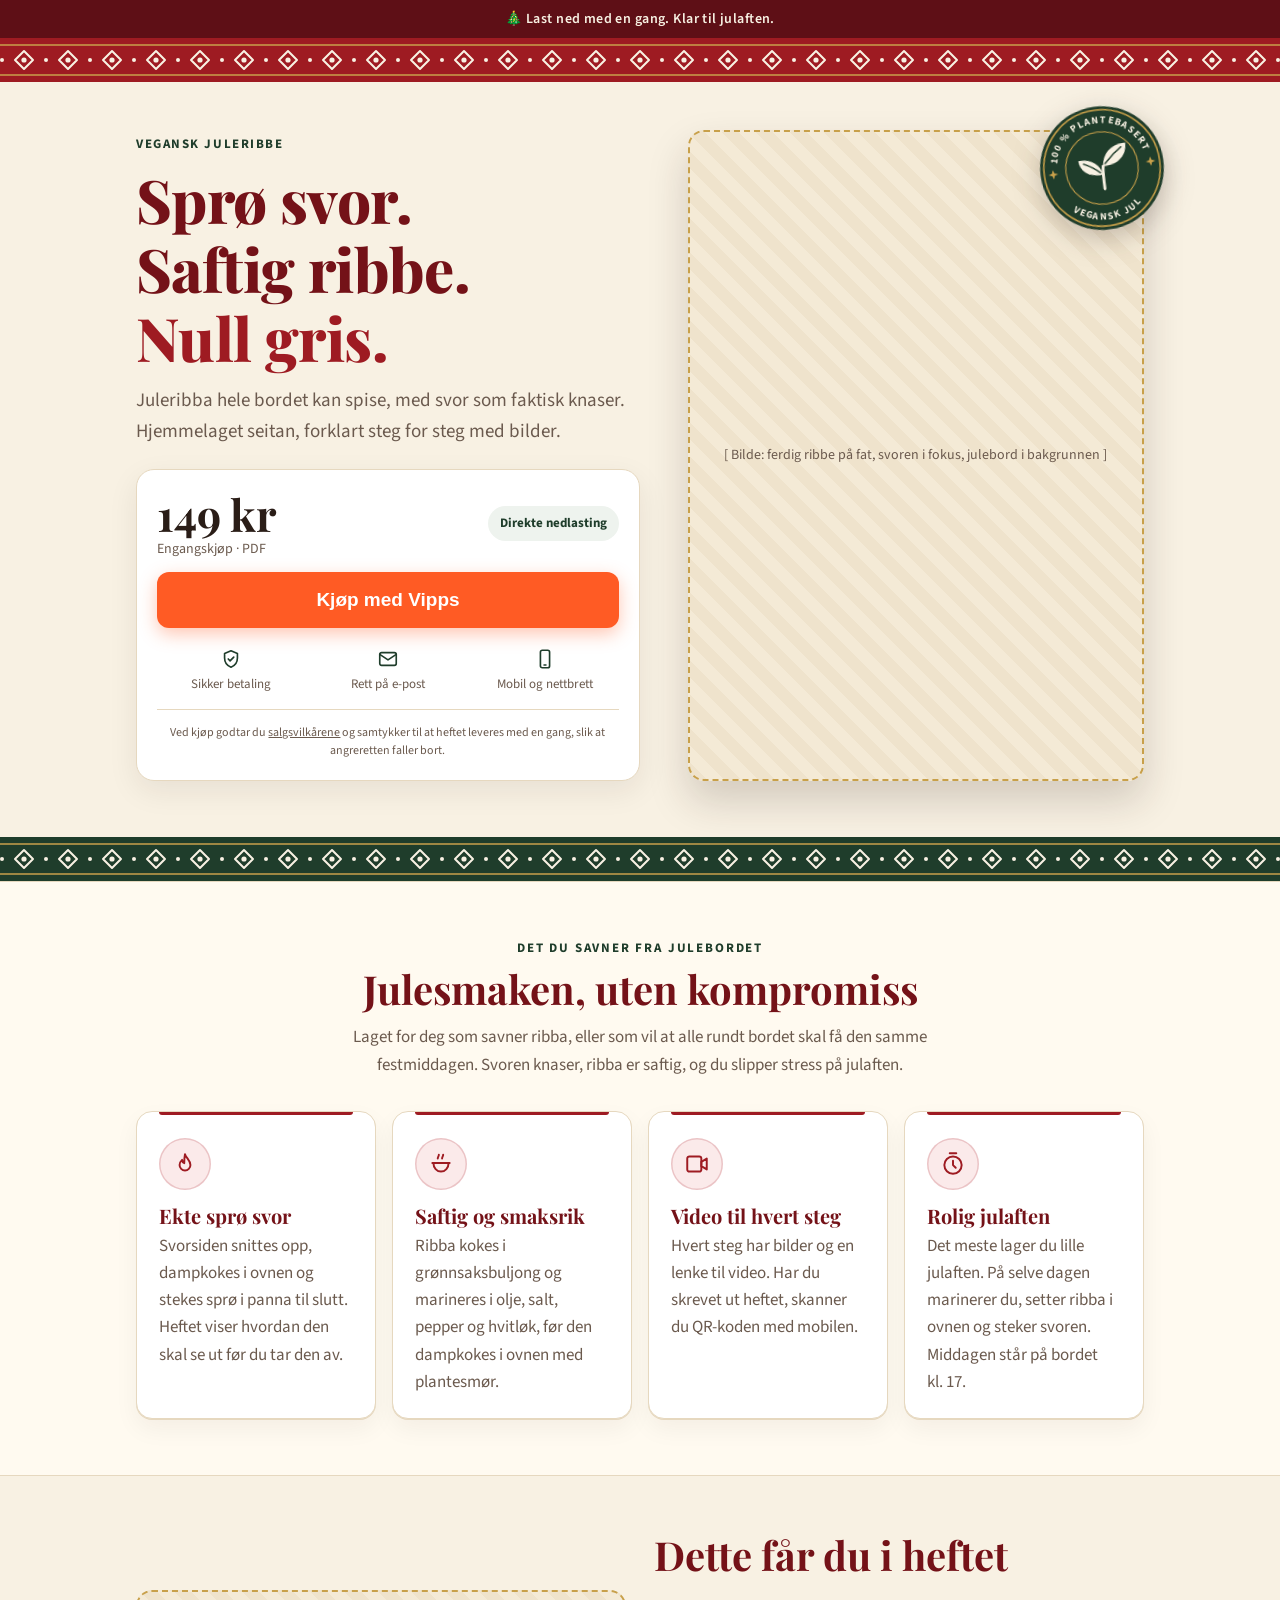
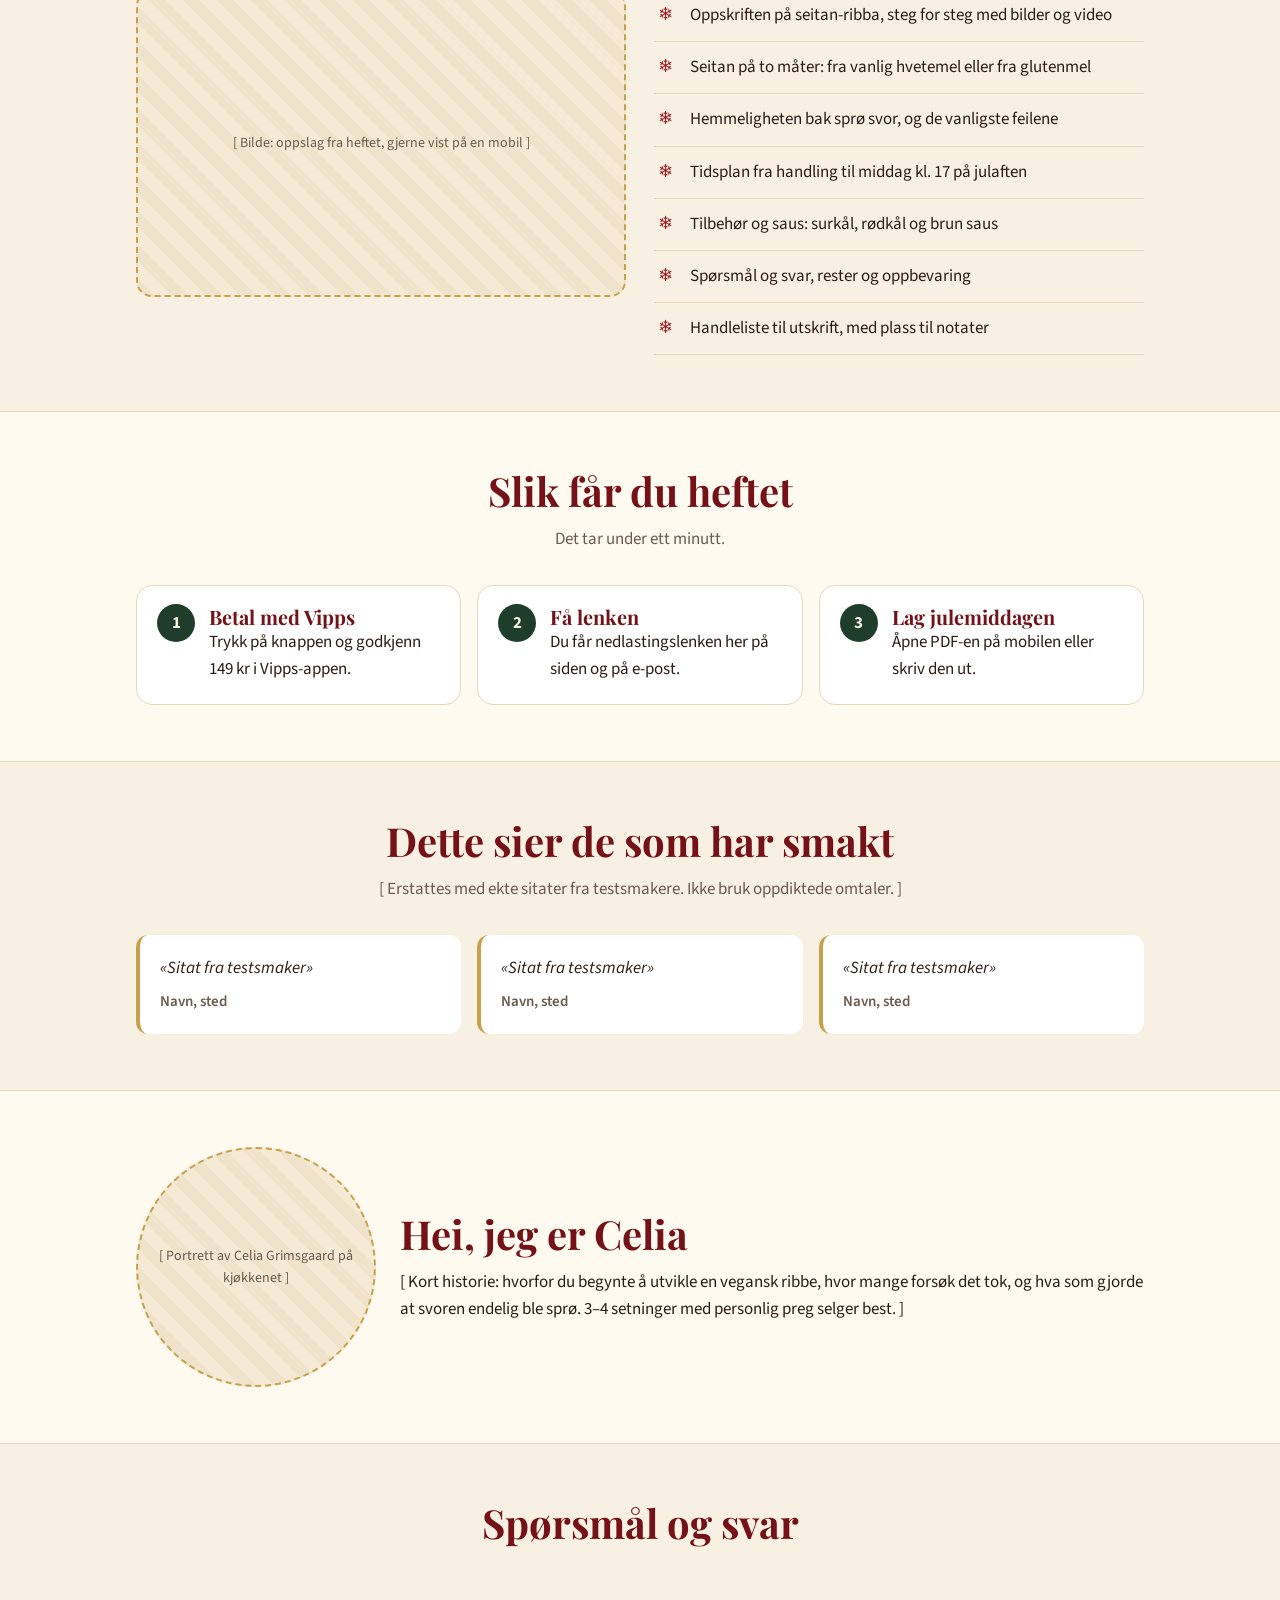
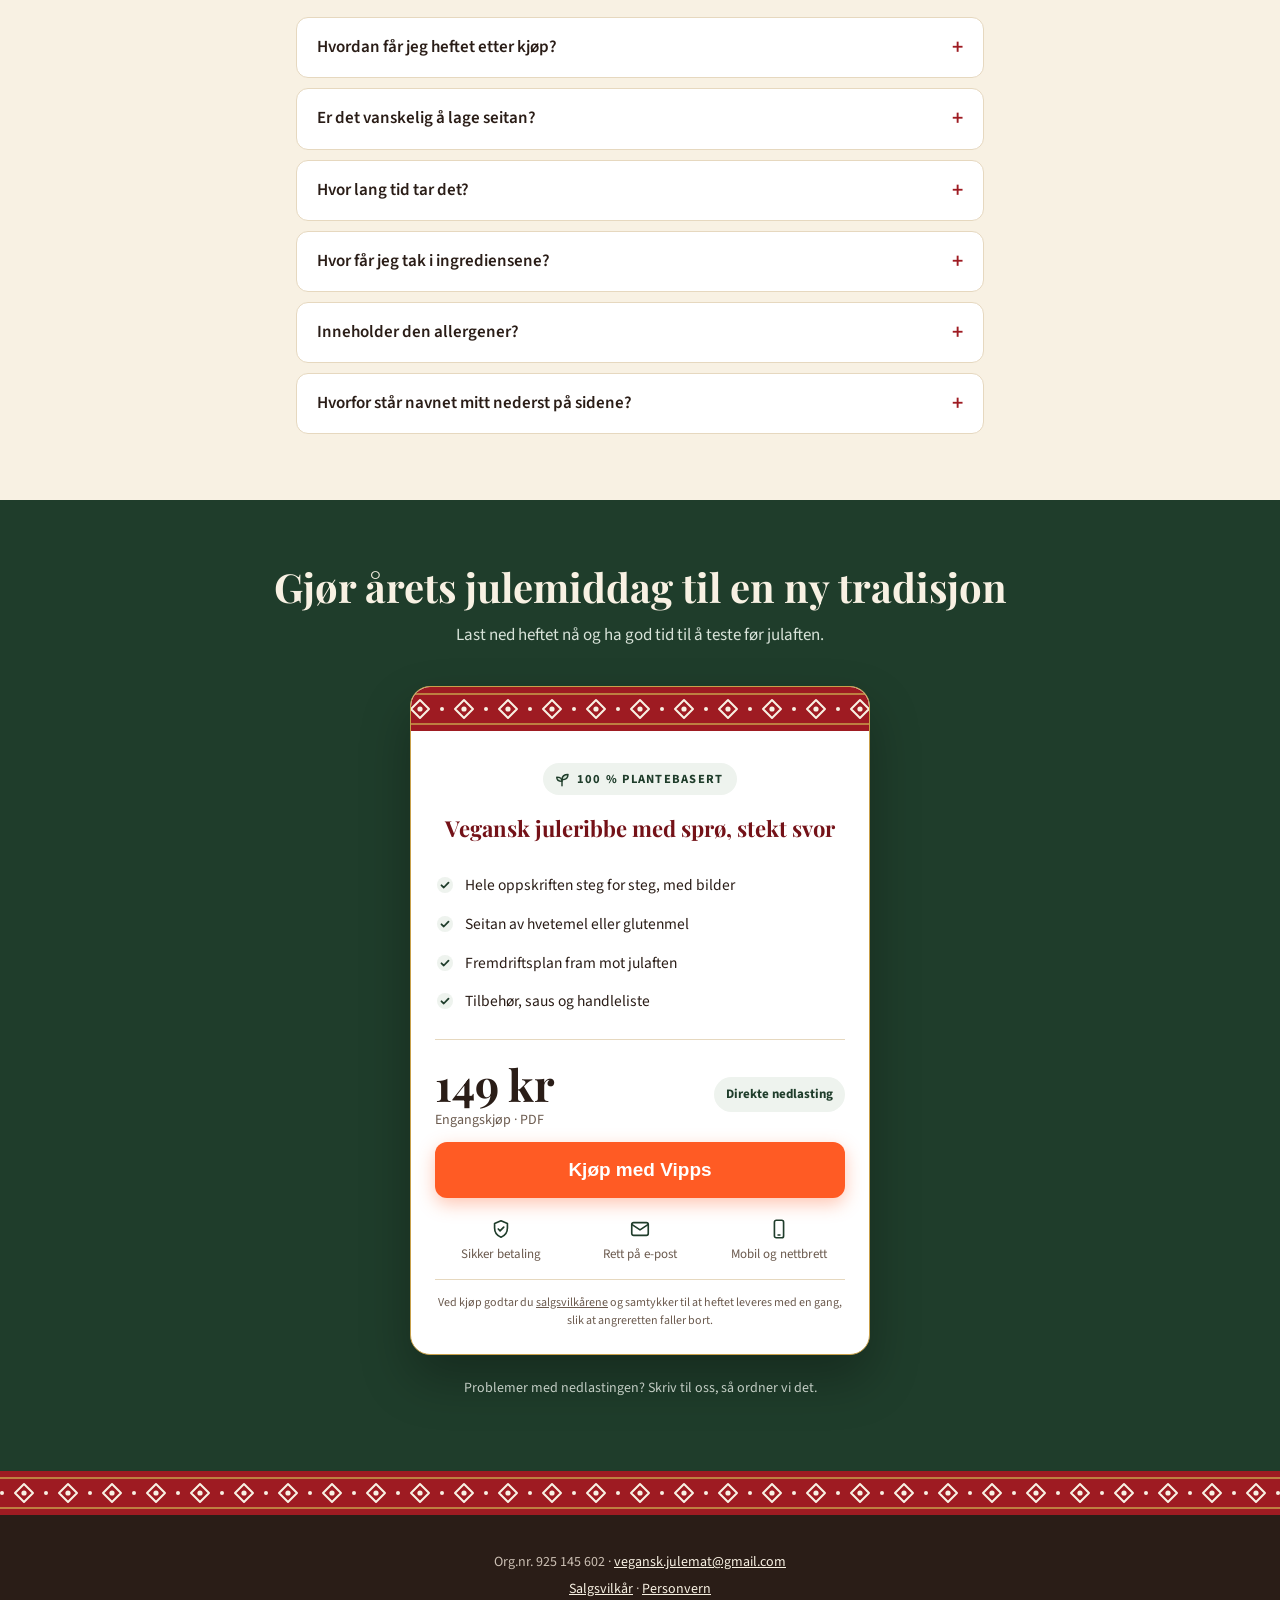
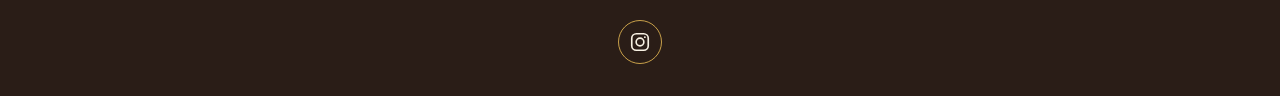
==== index.html @ 425c8261 "Fjern tidslinjen «Julaften med heftet» Co-Authored-By: Claude Opus 5.5 <noreply@anthropic.com> Claud" ====
<!doctype html>
<html lang="nb">
<head>
<meta charset="utf-8">
<meta name="viewport" content="width=device-width, initial-scale=1">
<link rel="icon" href="assets/favicon.svg" type="image/svg+xml">
<link rel="icon" href="assets/favicon-32.png" sizes="32x32" type="image/png">
<link rel="apple-touch-icon" href="assets/apple-touch-icon.png">
<meta name="theme-color" content="#5e0f16">
<title>Vegansk juleribbe med sprø svor – oppskrift steg for steg</title>
<meta name="description" content="Vegansk ribbe av seitan med ekte sprø svor. Oppskriftshefte med bilder, fremdriftsplan og handleliste. 149 kr med Vipps. Lanseringspris 99 kr fra 26. november til og med 2. desember.">
<!-- Bytt til https://veganskjuleribbe.no/ her, i JSON-LD under, i robots.txt og i sitemap.xml når domenet er koblet til -->
<link rel="canonical" href="https://ibh2511.github.io/vegansk-juleribbe/">
<meta property="og:type" content="website">
<meta property="og:locale" content="nb_NO">
<meta property="og:site_name" content="Vegansk juleribbe">
<meta property="og:url" content="https://ibh2511.github.io/vegansk-juleribbe/">
<meta property="og:title" content="Vegansk juleribbe med sprø svor">
<meta property="og:description" content="Hele oppskriften steg for steg, med bilder. Lanseringspris 99 kr fra 26. november til og med 2. desember.">
<!-- Legg til når bildet finnes (1200×630): <meta property="og:image" content="https://ibh2511.github.io/vegansk-juleribbe/assets/og-bilde.jpg"> -->
<meta name="twitter:card" content="summary_large_image">
<script type="application/ld+json">
{
  "@context": "https://schema.org",
  "@graph": [
    {
      "@type": "Person",
      "@id": "https://ibh2511.github.io/vegansk-juleribbe/#celia",
      "name": "Celia Grimsgaard",
      "sameAs": ["https://www.instagram.com/cgrimsgaard/"]
    },
    {
      "@type": "Product",
      "@id": "https://ibh2511.github.io/vegansk-juleribbe/#hefte",
      "name": "Vegansk juleribbe med sprø, stekt svor – oppskriftshefte (PDF)",
      "description": "Oppskriftshefte på vegansk juleribbe av hjemmelaget seitan, med sprø svor. Steg for steg med bilder, fremdriftsplan, tilbehør, saus og handleliste.",
      "category": "Oppskriftshefte",
      "brand": { "@type": "Brand", "name": "Vegansk juleribbe" },
      "author": { "@id": "https://ibh2511.github.io/vegansk-juleribbe/#celia" },
      "offers": {
        "@type": "Offer",
        "url": "https://ibh2511.github.io/vegansk-juleribbe/",
        "price": "149.00",
        "priceCurrency": "NOK",
        "availability": "https://schema.org/InStock",
        "itemCondition": "https://schema.org/NewCondition"
      }
    },
    {
      "@type": "FAQPage",
      "mainEntity": [
        { "@type": "Question", "name": "Hvordan får jeg heftet etter kjøp?",
          "acceptedAnswer": { "@type": "Answer", "text": "Rett etter betaling får du en nedlastingslenke på siden og på e-post. Lenken virker i 7 dager." } },
        { "@type": "Question", "name": "Er det vanskelig å lage seitan?",
          "acceptedAnswer": { "@type": "Answer", "text": "Nei. Heftet viser hvert steg med bilder, og du trenger ikke spesielt utstyr." } },
        { "@type": "Question", "name": "Hvor får jeg tak i ingrediensene?",
          "acceptedAnswer": { "@type": "Answer", "text": "Du kan lage seitan fra vanlig hvetemel, som finnes i alle butikker, eller bruke glutenmel for å spare tid. Heftet viser begge deler, og handlelisten står bakerst." } },
        { "@type": "Question", "name": "Inneholder den allergener?",
          "acceptedAnswer": { "@type": "Answer", "text": "Ja, seitan er laget av hvetegluten og passer ikke for deg med cøliaki eller glutenintoleranse." } }
      ]
    }
  ]
}
</script>
<link rel="preconnect" href="https://fonts.googleapis.com">
<link rel="preconnect" href="https://fonts.gstatic.com" crossorigin>
<link href="https://fonts.googleapis.com/css2?family=Playfair+Display:wght@600;800&family=Source+Sans+3:wght@400;600;700&display=swap" rel="stylesheet">
<style>
:root{
  --red:#9e1b22; --red-dark:#741218; --green:#1f3d2b; --cream:#f8f1e3; --paper:#fffaf0;
  --gold:#c8a04a; --ink:#2a1d17; --muted:#6b5a4e; --vipps:#ff5b24; --line:#e6d8bf;
}
*{box-sizing:border-box;margin:0;padding:0}
html{scroll-behavior:smooth}
body{background:var(--cream);color:var(--ink);font:400 17px/1.6 "Source Sans 3",system-ui,sans-serif}
h1,h2,h3{font-family:"Playfair Display",Georgia,serif;line-height:1.15;color:var(--red-dark)}
img{max-width:100%;display:block}
.wrap{max-width:1040px;margin:0 auto;padding:0 16px}

/* Strikkemønster-bord (lusekofte-inspirert) */
.band{height:44px;background-color:var(--red);background-image:url("data:image/svg+xml,%3Csvg xmlns='http://www.w3.org/2000/svg' width='44' height='44'%3E%3Cg stroke='%23c8a04a' stroke-width='1.5'%3E%3Cline x1='0' y1='7' x2='44' y2='7'/%3E%3Cline x1='0' y1='37' x2='44' y2='37'/%3E%3C/g%3E%3Cpath d='M22 13 L31 22 L22 31 L13 22 Z' fill='none' stroke='%23f8f1e3' stroke-width='2' stroke-linejoin='round'/%3E%3Cg fill='%23f8f1e3'%3E%3Ccircle cx='22' cy='22' r='2.6'/%3E%3Ccircle cx='0' cy='22' r='2'/%3E%3Ccircle cx='44' cy='22' r='2'/%3E%3C/g%3E%3C/svg%3E");background-position:center;background-repeat:repeat-x}
.band.green{background-color:var(--green)}

header.top{background:#5e0f16;color:var(--cream);text-align:center;font-weight:600;font-size:14px;padding:8px 16px;letter-spacing:.03em}

.hero{padding:24px 0 48px}
.hero .grid{display:grid;gap:28px;align-items:center}
.eyebrow{display:inline-block;color:var(--green);font-weight:700;text-transform:uppercase;letter-spacing:.12em;font-size:13px;margin-bottom:10px}
.eyebrow-mobil{margin-bottom:-14px;text-align:center}
.eyebrow-desktop{display:none}
.hero h1{font-size:clamp(36px,8.5vw,60px);font-weight:800;letter-spacing:-.01em}
.hero h1 span{display:block}
.hero h1 em{font-style:normal;color:var(--red)}
.lead{font-size:19px;color:var(--muted);margin:14px 0 22px;max-width:32em}
.buybox{background:#fff;border:1px solid var(--line);border-radius:18px;padding:20px;max-width:none;box-shadow:0 10px 30px rgba(42,29,23,.08)}
.price-row{display:flex;align-items:center;justify-content:space-between;gap:12px;margin-bottom:14px}
.price{display:flex;flex-direction:column;line-height:1.1}
.price b{font-family:"Playfair Display",serif;font-size:44px;color:var(--ink)}
.price span{color:var(--muted);font-size:14px;margin-top:4px}
.lansering{font-size:14px;color:var(--muted);margin:-6px 0 14px}
.lansering b{color:var(--green)}
.lansering.na{display:flex;flex-wrap:wrap;align-items:center;gap:6px 10px;color:var(--ink)}
.lansering .igjen{background:#9e1b22;color:#f8f1e3;font-size:12px;font-weight:700;letter-spacing:.02em;padding:3px 9px;border-radius:999px;white-space:nowrap}
.belop{display:flex;align-items:baseline;gap:10px;white-space:nowrap}
.forpris{font-family:"Playfair Display",serif;font-size:22px;font-weight:700;color:#8a7a6c;text-decoration:line-through;text-decoration-color:#9e1b22;text-decoration-thickness:2px}
.chip.spar{background:#9e1b22;color:#f8f1e3}
.sticky .belop{gap:7px}
.sticky .forpris{font-size:15px;color:#b9c9bc;text-decoration-color:#f0b9a8}
[hidden]{display:none!important}
.chip{background:#eef3ee;color:var(--green);font-weight:700;font-size:13px;padding:7px 12px;border-radius:999px;white-space:nowrap}
.btn-vipps{display:inline-flex;align-items:center;justify-content:center;gap:0;white-space:pre;background:var(--vipps);color:#fff;
  font-weight:700;font-size:19px;padding:16px 28px;border-radius:12px;text-decoration:none;border:0;cursor:pointer;
  box-shadow:0 6px 18px rgba(255,91,36,.35);min-height:56px;width:100%;max-width:420px;transition:transform .1s}
.buybox .btn-vipps{max-width:none}
.btn-vipps:active{transform:scale(.98)}
.btn-vipps:focus-visible{outline:3px solid var(--green);outline-offset:3px}
.trust{display:grid;grid-template-columns:repeat(3,1fr);gap:8px;margin-top:20px;list-style:none}
.trust li{display:flex;flex-direction:column;align-items:center;text-align:center;gap:6px;font-size:13px;line-height:1.3;color:var(--muted)}
.trust svg{width:22px;height:22px;stroke:var(--green);fill:none;stroke-width:1.8;stroke-linecap:round;stroke-linejoin:round}
.samtykke{font-size:12px;color:var(--muted);margin-top:16px;padding-top:14px;border-top:1px solid var(--line);line-height:1.5;text-align:center}
.samtykke a{color:var(--muted)}

.ph{background:repeating-linear-gradient(45deg,#efe3cc 0 12px,#f4ead6 12px 24px);border:2px dashed var(--gold);
  border-radius:16px;display:flex;align-items:center;justify-content:center;text-align:center;color:var(--muted);
  font-size:14px;padding:16px;aspect-ratio:4/5}
.ph.wide{aspect-ratio:16/10}
.cover{position:relative;margin-top:14px}
.hero .cover .ph{aspect-ratio:4/3}
.cover .ph{box-shadow:0 20px 40px rgba(42,29,23,.18)}
.hero{overflow-x:clip}
.seal{position:absolute;top:-20px;right:-4px;width:100px;height:100px;transform:rotate(-8deg);filter:drop-shadow(0 8px 14px rgba(42,29,23,.25))}
.seal svg{display:block;width:100%;height:100%}

section{padding:56px 0}
section h2{font-size:clamp(28px,5vw,40px);text-align:center;margin-bottom:12px}
.sub{text-align:center;color:var(--muted);max-width:36em;margin:0 auto 32px}
.paper{background:var(--paper);border-top:1px solid var(--line);border-bottom:1px solid var(--line)}

.cards{display:grid;gap:16px}
.card{background:#fff;border:1px solid var(--line);border-radius:16px;padding:22px}
.card .ico{font-size:28px;margin-bottom:6px}
.card h3{font-size:20px;margin-bottom:6px}
.card p{color:var(--muted)}
.kicker{display:block;text-align:center;font-size:13px;font-weight:700;letter-spacing:.14em;text-transform:uppercase;color:var(--green);margin-bottom:8px}
.smak .card{position:relative;padding:26px 22px 22px;box-shadow:0 1px 0 var(--line),0 10px 24px rgba(42,29,23,.05)}
.smak .card::before{content:"";position:absolute;left:22px;right:22px;top:0;height:3px;border-radius:0 0 3px 3px;background:var(--red)}
.ikon{display:flex;align-items:center;justify-content:center;width:52px;height:52px;border-radius:50%;background:#fbeaea;margin-bottom:14px;box-shadow:inset 0 0 0 1.5px rgba(158,27,34,.18)}
.ikon svg{width:26px;height:26px;fill:none;stroke:var(--red);stroke-width:1.8;stroke-linecap:round;stroke-linejoin:round}

.inside{display:grid;gap:28px;align-items:center}
.list{list-style:none}
.list li{padding:12px 0 12px 36px;position:relative;border-bottom:1px solid var(--line)}
.list li::before{content:"❄";position:absolute;left:4px;top:11px;color:var(--red);font-size:18px}

.steps{display:grid;gap:16px;counter-reset:s}
.step{background:#fff;border-radius:16px;padding:20px 20px 20px 72px;position:relative;border:1px solid var(--line)}
.step::before{counter-increment:s;content:counter(s);position:absolute;left:20px;top:18px;width:38px;height:38px;border-radius:50%;
  background:var(--green);color:var(--cream);display:flex;align-items:center;justify-content:center;font-weight:700}

.quotes{display:grid;gap:16px}
blockquote{background:#fff;border-left:4px solid var(--gold);border-radius:12px;padding:20px;font-style:italic}
blockquote cite{display:block;margin-top:8px;font-style:normal;font-weight:600;color:var(--muted);font-size:15px}

.about{display:grid;gap:24px;align-items:center}
.about .ph{aspect-ratio:1;border-radius:50%;max-width:240px;margin:0 auto}

details{background:#fff;border:1px solid var(--line);border-radius:12px;margin-bottom:10px}
summary{cursor:pointer;padding:16px 20px;font-weight:600;list-style:none;position:relative;padding-right:44px}
summary::-webkit-details-marker{display:none}
summary::after{content:"+";position:absolute;right:20px;top:12px;font-size:22px;color:var(--red)}
details[open] summary::after{content:"–"}
details p{padding:0 20px 16px;color:var(--muted)}

.final{background:var(--green);color:var(--cream);padding:64px 0 72px}
.final h2{color:var(--cream)}
.final .sub{color:#d8e3d9;margin-bottom:36px}
.final-card{position:relative;overflow:hidden;background:#fff;color:var(--ink);border-radius:20px;max-width:460px;margin:0 auto;padding:76px 24px 24px;
  box-shadow:0 24px 50px rgba(0,0,0,.28);border:1px solid var(--gold)}
.card-band{position:absolute;left:0;right:0;top:0;height:44px;border-radius:19px 19px 0 0;background-color:var(--red);
  background-image:url("data:image/svg+xml,%3Csvg xmlns='http://www.w3.org/2000/svg' width='44' height='44'%3E%3Cg stroke='%23c8a04a' stroke-width='1.5'%3E%3Cline x1='0' y1='7' x2='44' y2='7'/%3E%3Cline x1='0' y1='37' x2='44' y2='37'/%3E%3C/g%3E%3Cpath d='M22 13 L31 22 L22 31 L13 22 Z' fill='none' stroke='%23f8f1e3' stroke-width='2' stroke-linejoin='round'/%3E%3Cg fill='%23f8f1e3'%3E%3Ccircle cx='22' cy='22' r='2.6'/%3E%3Ccircle cx='0' cy='22' r='2'/%3E%3Ccircle cx='44' cy='22' r='2'/%3E%3C/g%3E%3C/svg%3E");background-position:center;background-repeat:repeat-x}
.plante{display:flex;align-items:center;justify-content:center;gap:6px;width:max-content;margin:0 auto 20px;padding:6px 14px 6px 10px;border-radius:999px;
  background:#eef3ee;color:var(--green);font-weight:700;font-size:12.5px;letter-spacing:.1em;text-transform:uppercase}
.plante svg{width:18px;height:18px;fill:none;stroke:var(--green);stroke-width:1.9;stroke-linecap:round;stroke-linejoin:round}
.plante svg path:not(:first-child){fill:#cfe0d2}
.final-card h3{font-size:22px;line-height:1.25;text-align:center;margin-bottom:24px}
.final-card .incl{list-style:none;margin:0 0 20px;padding:0 0 18px;border-bottom:1px solid var(--line)}
.final-card .incl li{position:relative;padding:7px 0 7px 30px;font-size:15.5px}
.final-card .incl li::before{content:"";position:absolute;left:2px;top:11px;width:16px;height:16px;border-radius:50%;background:#eef3ee
  url("data:image/svg+xml,%3Csvg xmlns='http://www.w3.org/2000/svg' viewBox='0 0 16 16'%3E%3Cpath d='M4.5 8.3l2.3 2.2 4.7-4.9' fill='none' stroke='%231f3d2b' stroke-width='1.8' stroke-linecap='round' stroke-linejoin='round'/%3E%3C/svg%3E") center/16px no-repeat}
.final-card .btn-vipps{max-width:none}
.hjelp{text-align:center;color:#d8e3d9;font-size:14px;margin-top:22px}
.hjelp a{color:var(--cream)}

footer{background:var(--ink);color:#cbbfb3;font-size:14px;padding:32px 0 calc(112px + env(safe-area-inset-bottom));text-align:center}
footer p{margin:4px 0}
.ig{display:inline-flex;align-items:center;justify-content:center;width:44px;height:44px;border-radius:50%;border:1.5px solid var(--gold);margin-top:16px;color:var(--cream);transition:background .2s}
.ig:hover{background:rgba(200,160,74,.18)}
.ig svg{width:22px;height:22px;fill:none;stroke:currentColor;stroke-width:1.8}
footer a{color:var(--cream)}

.sticky{position:fixed;left:0;right:0;bottom:0;background:var(--green);color:var(--cream);border-top:2px solid var(--gold);box-shadow:0 -8px 24px rgba(0,0,0,.18);
  padding:12px 16px;display:flex;align-items:center;gap:12px;z-index:10;backdrop-filter:blur(6px);
  transform:translateY(110%);transition:transform .25s}
.sticky.show{transform:none}
.sticky .p{font-weight:700;white-space:nowrap}
.sticky .p small{display:block;font-weight:400;color:#d8e3d9;font-size:12px}
.sticky{padding-bottom:calc(12px + env(safe-area-inset-bottom))}
.sticky .p b{font-family:"Playfair Display",serif;font-size:24px;line-height:1;color:var(--cream)}
.sticky .btn-vipps{flex:1;font-size:17px;padding:12px 16px;min-height:52px;box-shadow:0 4px 12px rgba(255,91,36,.3)}

@media (min-width:1000px){ .smak .cards.fire{grid-template-columns:repeat(4,1fr)} }
@media (min-width:760px){
  footer{padding-bottom:32px}
  .hero{padding:48px 0 56px}
  .hero .grid{grid-template-columns:1.05fr .95fr;align-items:stretch;gap:48px}
  .eyebrow-mobil{display:none}
  .eyebrow-desktop{display:inline-block}
  .hero .cover{order:2;margin-top:0;display:flex}
  .hero .cover .ph{aspect-ratio:auto;flex:1;min-height:520px}
  .seal{width:128px;height:128px;top:-26px;right:-22px}
  .cards{grid-template-columns:repeat(3,1fr)}
  .cards.fire{grid-template-columns:repeat(2,1fr)}
  .inside{grid-template-columns:1fr 1fr}
  .steps{grid-template-columns:repeat(3,1fr)}
  .quotes{grid-template-columns:repeat(3,1fr)}
  .about{grid-template-columns:240px 1fr}
  .sticky{display:none}
}
</style>
<script src="assets/config.js"></script>
<script src="assets/api.js"></script>
</head>
<body>

<header class="top">🎄 Last ned med en gang. Klar til julaften.</header>
<div class="band" aria-hidden="true"></div>

<main>
<section class="hero">
  <div class="wrap grid">
    <span class="eyebrow eyebrow-mobil">Vegansk juleribbe · Oppskriftshefte</span>
    <div class="cover">
      <div class="ph">[ Bilde: ferdig ribbe på fat, svoren i fokus, julebord i bakgrunnen ]</div>
      <div class="seal" role="img" aria-label="100 prosent plantebasert, vegansk jul">
        <svg viewBox="0 0 120 120" aria-hidden="true">
          <defs>
            <path id="vjTopp" d="M17.5,60 A42.5,42.5 0 0,1 102.5,60"/>
            <path id="vjBunn" d="M11.5,60 A48.5,48.5 0 0,0 108.5,60"/>
          </defs>
          <circle cx="60" cy="60" r="58" fill="#1f3d2b"/>
          <circle cx="60" cy="60" r="54.5" fill="none" stroke="#c8a04a" stroke-width="1.4"/>
          <circle cx="60" cy="60" r="34" fill="none" stroke="#c8a04a" stroke-width="1"/>
          <g font-family="'Source Sans 3', sans-serif" font-weight="700" font-size="9.4" letter-spacing="1.25" fill="#f8f1e3" text-anchor="middle">
            <text><textPath href="#vjTopp" startOffset="50%">100 % PLANTEBASERT</textPath></text>
            <text><textPath href="#vjBunn" startOffset="50%">VEGANSK JUL</textPath></text>
          </g>
          <g fill="#c8a04a">
            <path d="M14 56.5 L15.2 59.8 L18.5 61 L15.2 62.2 L14 65.5 L12.8 62.2 L9.5 61 L12.8 59.8 Z" transform="translate(0 -1)"/>
            <path d="M106 56.5 L107.2 59.8 L110.5 61 L107.2 62.2 L106 65.5 L104.8 62.2 L101.5 61 L104.8 59.8 Z" transform="translate(0 -1)"/>
          </g>
          <g transform="translate(59 63) scale(1.12)">
            <path d="M1 15 C1 8 1 2 2 -4" fill="none" stroke="#f8f1e3" stroke-width="2.4" stroke-linecap="round"/>
            <path d="M2 -4 C3 -15 12 -22 23 -21 C23 -10 14 -3 2 -4 Z" fill="#f8f1e3"/>
            <path d="M1 3 C0 -6 -8 -12 -18 -11 C-18 -2 -10 4 1 3 Z" fill="#f8f1e3"/>
            <path d="M4 -6 C9 -11 14 -15 19 -18" fill="none" stroke="#1f3d2b" stroke-width="1.2" stroke-linecap="round"/>
            <path d="M-1 1 C-5 -3 -10 -6 -14 -8" fill="none" stroke="#1f3d2b" stroke-width="1.2" stroke-linecap="round"/>
          </g>
        </svg>
      </div>
    </div>
    <div>
      <span class="eyebrow eyebrow-desktop">Vegansk juleribbe</span>
      <h1><span>Sprø svor.</span><span>Saftig ribbe.</span><span><em>Null gris.</em></span></h1>
      <p class="lead">Juleribba hele bordet kan spise, med svor som faktisk knaser. Hjemmelaget seitan, forklart steg for steg med bilder.</p>
      <div class="buybox">
        <div class="price-row">
          <div class="price"><div class="belop"><b data-pris>149 kr</b><s class="forpris" data-forpris hidden>149 kr</s></div><span>Engangskjøp · PDF</span></div>
          <span class="chip" data-chip-vanlig>Direkte nedlasting</span><span class="chip spar" data-spar hidden></span>
        </div>
        <p class="lansering" data-lansering hidden></p>
        <button class="btn-vipps buy" type="button" data-cta="hero">Kjøp med <strong>Vipps</strong></button>
        <ul class="trust">
          <li><svg viewBox="0 0 24 24"><path d="M12 3l7 3v5c0 4.5-3 8.5-7 10-4-1.5-7-5.5-7-10V6l7-3z"/><path d="M9 12l2 2 4-4"/></svg>Sikker betaling</li>
          <li><svg viewBox="0 0 24 24"><rect x="3" y="5" width="18" height="14" rx="2"/><path d="M3 7l9 6 9-6"/></svg>Rett på e-post</li>
          <li><svg viewBox="0 0 24 24"><rect x="7" y="2.5" width="10" height="19" rx="2"/><path d="M11 18.5h2"/></svg>Mobil og nettbrett</li>
        </ul>
        <p class="samtykke">Ved kjøp godtar du <a href="vilkar.html">salgsvilkårene</a> og samtykker til at heftet leveres med en gang, slik at angreretten faller bort.</p>
      </div>
    </div>
  </div>
</section>

<div class="band green" aria-hidden="true"></div>

<section class="paper smak">
  <div class="wrap">
    <span class="kicker">Det du savner fra julebordet</span>
    <h2>Julesmaken, uten kompromiss</h2>
    <p class="sub">Laget for deg som savner ribba, eller som vil at alle rundt bordet skal få den samme festmiddagen. Svoren knaser, ribba er saftig, og du slipper stress på julaften.</p>
    <div class="cards fire">
      <div class="card"><span class="ikon" aria-hidden="true"><svg viewBox="0 0 24 24"><path d="M12 3c1 3.5 5 5.5 5 10a5 5 0 0 1-10 0c0-2.2 1-3.6 2.3-4.8.2 1.6.9 2.6 2 3 0-3 .2-5.6.7-8.2z"/></svg></span><h3>Ekte sprø svor</h3><p>Svorsiden snittes opp, dampkokes i ovnen og stekes sprø i panna til slutt. Heftet viser hvordan den skal se ut før du tar den av.</p></div>
      <div class="card"><span class="ikon" aria-hidden="true"><svg viewBox="0 0 24 24"><path d="M4 11h16"/><path d="M5 11c0 4.4 3.1 8 7 8s7-3.6 7-8"/><path d="M9 7c0-1.5 1-2 1-3.5M13 7c0-1.5 1-2 1-3.5"/></svg></span><h3>Saftig og smaksrik</h3><p>Ribba kokes i grønnsaksbuljong og marineres i olje, salt, pepper og hvitløk, før den dampkokes i ovnen med plantesmør.</p></div>
      <div class="card"><span class="ikon" aria-hidden="true"><svg viewBox="0 0 24 24"><rect x="3" y="5" width="13" height="14" rx="2"/><path d="M16 10l5-3v10l-5-3z"/></svg></span><h3>Video til hvert steg</h3><p>Hvert steg har bilder og en lenke til video. Har du skrevet ut heftet, skanner du QR-koden med mobilen.</p></div>
      <div class="card"><span class="ikon" aria-hidden="true"><svg viewBox="0 0 24 24"><circle cx="12" cy="13" r="8"/><path d="M12 9v4l2.5 2.5"/><path d="M9 2h6"/></svg></span><h3>Rolig julaften</h3><p>Det meste lager du lille julaften. På selve dagen marinerer du, setter ribba i ovnen og steker svoren. Middagen står på bordet kl.&nbsp;17.</p></div>
    </div>

  </div>
</section>

<section>
  <div class="wrap inside">
    <div class="ph wide">[ Bilde: oppslag fra heftet, gjerne vist på en mobil ]</div>
    <div>
      <h2 style="text-align:left">Dette får du i heftet</h2>
      <ul class="list">
        <li>Oppskriften på seitan-ribba, steg for steg med bilder og video</li>
        <li>Seitan på to måter: fra vanlig hvetemel eller fra glutenmel</li>
        <li>Hemmeligheten bak sprø svor, og de vanligste feilene</li>
        <li>Tidsplan fra handling til middag kl. 17 på julaften</li>
        <li>Tilbehør og saus: surkål, rødkål og brun saus</li>
        <li>Spørsmål og svar, rester og oppbevaring</li>
        <li>Handleliste til utskrift, med plass til notater</li>
      </ul>
    </div>
  </div>
</section>

<section class="paper">
  <div class="wrap">
    <h2>Slik får du heftet</h2>
    <p class="sub">Det tar under ett minutt.</p>
    <div class="steps">
      <div class="step"><h3>Betal med Vipps</h3><p>Trykk på knappen og godkjenn <span data-pris>149 kr</span> i Vipps-appen.</p></div>
      <div class="step"><h3>Få lenken</h3><p>Du får nedlastingslenken her på siden og på e-post.</p></div>
      <div class="step"><h3>Lag julemiddagen</h3><p>Åpne PDF-en på mobilen eller skriv den ut.</p></div>
    </div>
  </div>
</section>

<section>
  <div class="wrap">
    <h2>Dette sier de som har smakt</h2>
    <p class="sub">[ Erstattes med ekte sitater fra testsmakere. Ikke bruk oppdiktede omtaler. ]</p>
    <div class="quotes">
      <blockquote>«Sitat fra testsmaker»<cite>Navn, sted</cite></blockquote>
      <blockquote>«Sitat fra testsmaker»<cite>Navn, sted</cite></blockquote>
      <blockquote>«Sitat fra testsmaker»<cite>Navn, sted</cite></blockquote>
    </div>
  </div>
</section>

<section class="paper">
  <div class="wrap about">
    <div class="ph">[ Portrett av Celia Grimsgaard på kjøkkenet ]</div>
    <div>
      <h2 style="text-align:left">Hei, jeg er Celia</h2>
      <p>[ Kort historie: hvorfor du begynte å utvikle en vegansk ribbe, hvor mange forsøk det tok, og hva som gjorde at svoren endelig ble sprø. 3–4 setninger med personlig preg selger best. ]</p>
    </div>
  </div>
</section>

<section>
  <div class="wrap" style="max-width:720px">
    <h2>Spørsmål og svar</h2>
    <p class="sub">&nbsp;</p>
    <details><summary>Hvordan får jeg heftet etter kjøp?</summary><p>Rett etter betaling får du en nedlastingslenke på siden og på e-post. Lenken virker i 7 dager.</p></details>
    <details><summary>Er det vanskelig å lage seitan?</summary><p>Nei. Heftet viser hvert steg med bilder og video, og du trenger bare ovnsform, stekepanne og en skarp kniv.</p></details>
    <details><summary>Hvor lang tid tar det?</summary><p>Det meste gjør du lille julaften. På julaften marinerer du ribba om formiddagen, setter den i ovnen kl.&nbsp;14 og steker svoren kl.&nbsp;16.30, så middagen er klar kl.&nbsp;17.</p></details>
    <details><summary>Hvor får jeg tak i ingrediensene?</summary><p>Du kan lage seitan fra vanlig hvetemel, som finnes i alle butikker, eller bruke glutenmel for å spare tid. Heftet viser begge deler, og handlelisten står bakerst.</p></details>
    <details><summary>Inneholder den allergener?</summary><p>Ja, seitan er laget av hvetegluten og passer ikke for deg med cøliaki eller glutenintoleranse.</p></details>
    <details><summary>Hvorfor står navnet mitt nederst på sidene?</summary><p>Hvert hefte merkes med kjøperens navn og ordrenummer. Det beskytter arbeidet bak oppskriften mot ulovlig deling.</p></details>
  </div>
</section>

<section class="final" id="kjop">
  <div class="wrap">
    <h2>Gjør årets julemiddag til en ny tradisjon</h2>
    <p class="sub">Last ned heftet nå og ha god tid til å teste før julaften.</p>
    <div class="final-card">
      <div class="card-band" aria-hidden="true"></div>
      <span class="plante"><svg viewBox="0 0 24 24" aria-hidden="true"><path d="M12 21v-8"/><path d="M12 13c0-4 3-7 8-7 0 4-3 7-8 7z"/><path d="M12 15c0-3-2.5-5.5-7-5.5 0 3 2.5 5.5 7 5.5z"/></svg>100 % plantebasert</span>
      <h3>Vegansk juleribbe med sprø, stekt svor</h3>
      <ul class="incl">
        <li>Hele oppskriften steg for steg, med bilder</li>
        <li>Seitan av hvetemel eller glutenmel</li>
        <li>Fremdriftsplan fram mot julaften</li>
        <li>Tilbehør, saus og handleliste</li>
      </ul>
      <div class="price-row">
        <div class="price"><div class="belop"><b data-pris>149 kr</b><s class="forpris" data-forpris hidden>149 kr</s></div><span>Engangskjøp · PDF</span></div>
        <span class="chip" data-chip-vanlig>Direkte nedlasting</span><span class="chip spar" data-spar hidden></span>
      </div>
      <p class="lansering" data-lansering hidden></p>
      <button class="btn-vipps buy" type="button" data-cta="final">Kjøp med <strong>Vipps</strong></button>
      <ul class="trust">
          <li><svg viewBox="0 0 24 24"><path d="M12 3l7 3v5c0 4.5-3 8.5-7 10-4-1.5-7-5.5-7-10V6l7-3z"/><path d="M9 12l2 2 4-4"/></svg>Sikker betaling</li>
          <li><svg viewBox="0 0 24 24"><rect x="3" y="5" width="18" height="14" rx="2"/><path d="M3 7l9 6 9-6"/></svg>Rett på e-post</li>
          <li><svg viewBox="0 0 24 24"><rect x="7" y="2.5" width="10" height="19" rx="2"/><path d="M11 18.5h2"/></svg>Mobil og nettbrett</li>
        </ul>
      <p class="samtykke">Ved kjøp godtar du <a href="vilkar.html">salgsvilkårene</a> og samtykker til at heftet leveres med en gang, slik at angreretten faller bort.</p>
    </div>
    <p class="hjelp">Problemer med nedlastingen? Skriv til oss, så ordner vi det.</p>
  </div>
</section>
</main>

<div class="band" aria-hidden="true"></div>
<footer>
  <div class="wrap">
    <p>Org.nr. 925 145 602 · <a href="mailto:vegansk.julemat@gmail.com">vegansk.julemat@gmail.com</a></p>
    <p><a href="vilkar.html">Salgsvilkår</a> · <a href="personvern.html">Personvern</a></p>
    <a class="ig" href="https://www.instagram.com/cgrimsgaard/" target="_blank" rel="noopener" aria-label="Instagram: @cgrimsgaard"><svg viewBox="0 0 24 24" aria-hidden="true"><rect x="3" y="3" width="18" height="18" rx="5"/><circle cx="12" cy="12" r="4.2"/><circle cx="17.3" cy="6.7" r="1" fill="currentColor" stroke="none"/></svg></a>
  </div>
</footer>

<div class="sticky" id="sticky">
  <div class="p"><span class="belop"><b data-pris>149 kr</b><s class="forpris" data-forpris hidden>149 kr</s></span><small data-lansering-kort>Direkte nedlasting</small></div>
  <button class="btn-vipps buy" type="button" data-cta="sticky">Kjøp med <strong>Vipps</strong></button>
</div>

<script src="assets/pris.js"></script>
<script>
// Vis kjøpsknapp nederst på mobil når hovedknappen er scrollet ut av syne
(function(){
  var hero=document.querySelector('.hero .btn-vipps'), final=document.getElementById('kjop'), s=document.getElementById('sticky');
  if(!('IntersectionObserver' in window)) return;
  var heroOut=false, finalIn=false;
  function upd(){ s.classList.toggle('show', heroOut && !finalIn); }
  new IntersectionObserver(function(e){ heroOut=!e[0].isIntersecting; upd(); }).observe(hero);
  new IntersectionObserver(function(e){ finalIn=e[0].isIntersecting; upd(); }).observe(final);
})();

// Kjøp: oppretter Vipps-betaling i backend og sender kunden videre til Vipps
// Tåler at assets/api.js mangler (f.eks. når siden forhåndsvises alene)
if (typeof window.vjHit !== 'function') {
  window.vjHit = function(){};
  window.vjUtm = function(){ return {utm_source:'', utm_campaign:'', fra:'', ref:''}; };
}
vjHit();
document.querySelectorAll('button.buy').forEach(function(b){
  var tekst=b.innerHTML;
  b.addEventListener('click', function(){
    if(!window.VJ_API){ b.textContent='Salget åpner snart'; return; }
    b.disabled=true; b.textContent='Åpner Vipps …';
    var u=vjUtm();
    vjGet({action:'create', cta:b.dataset.cta, utm_source:u.utm_source, utm_campaign:u.utm_campaign, fra:u.fra, ref:u.ref})
      .then(function(d){ if(!d.ok||!d.redirectUrl) throw new Error(d.error); location.href=d.redirectUrl; })
      .catch(function(){ b.disabled=false; b.innerHTML=tekst; alertBox(); });
  });
});
function alertBox(){
  var m=document.getElementById('kjopfeil'); if(m){ m.hidden=false; return; }
  m=document.createElement('p'); m.id='kjopfeil'; m.setAttribute('role','alert');
  m.style.cssText='position:fixed;left:16px;right:16px;bottom:96px;background:#2a1d17;color:#f8f1e3;padding:12px 16px;border-radius:10px;z-index:20;text-align:center';
  m.textContent='Vi fikk ikke kontakt med Vipps. Prøv igjen om litt.';
  document.body.appendChild(m); setTimeout(function(){ m.hidden=true; },5000);
}
</script>
</body>
</html>
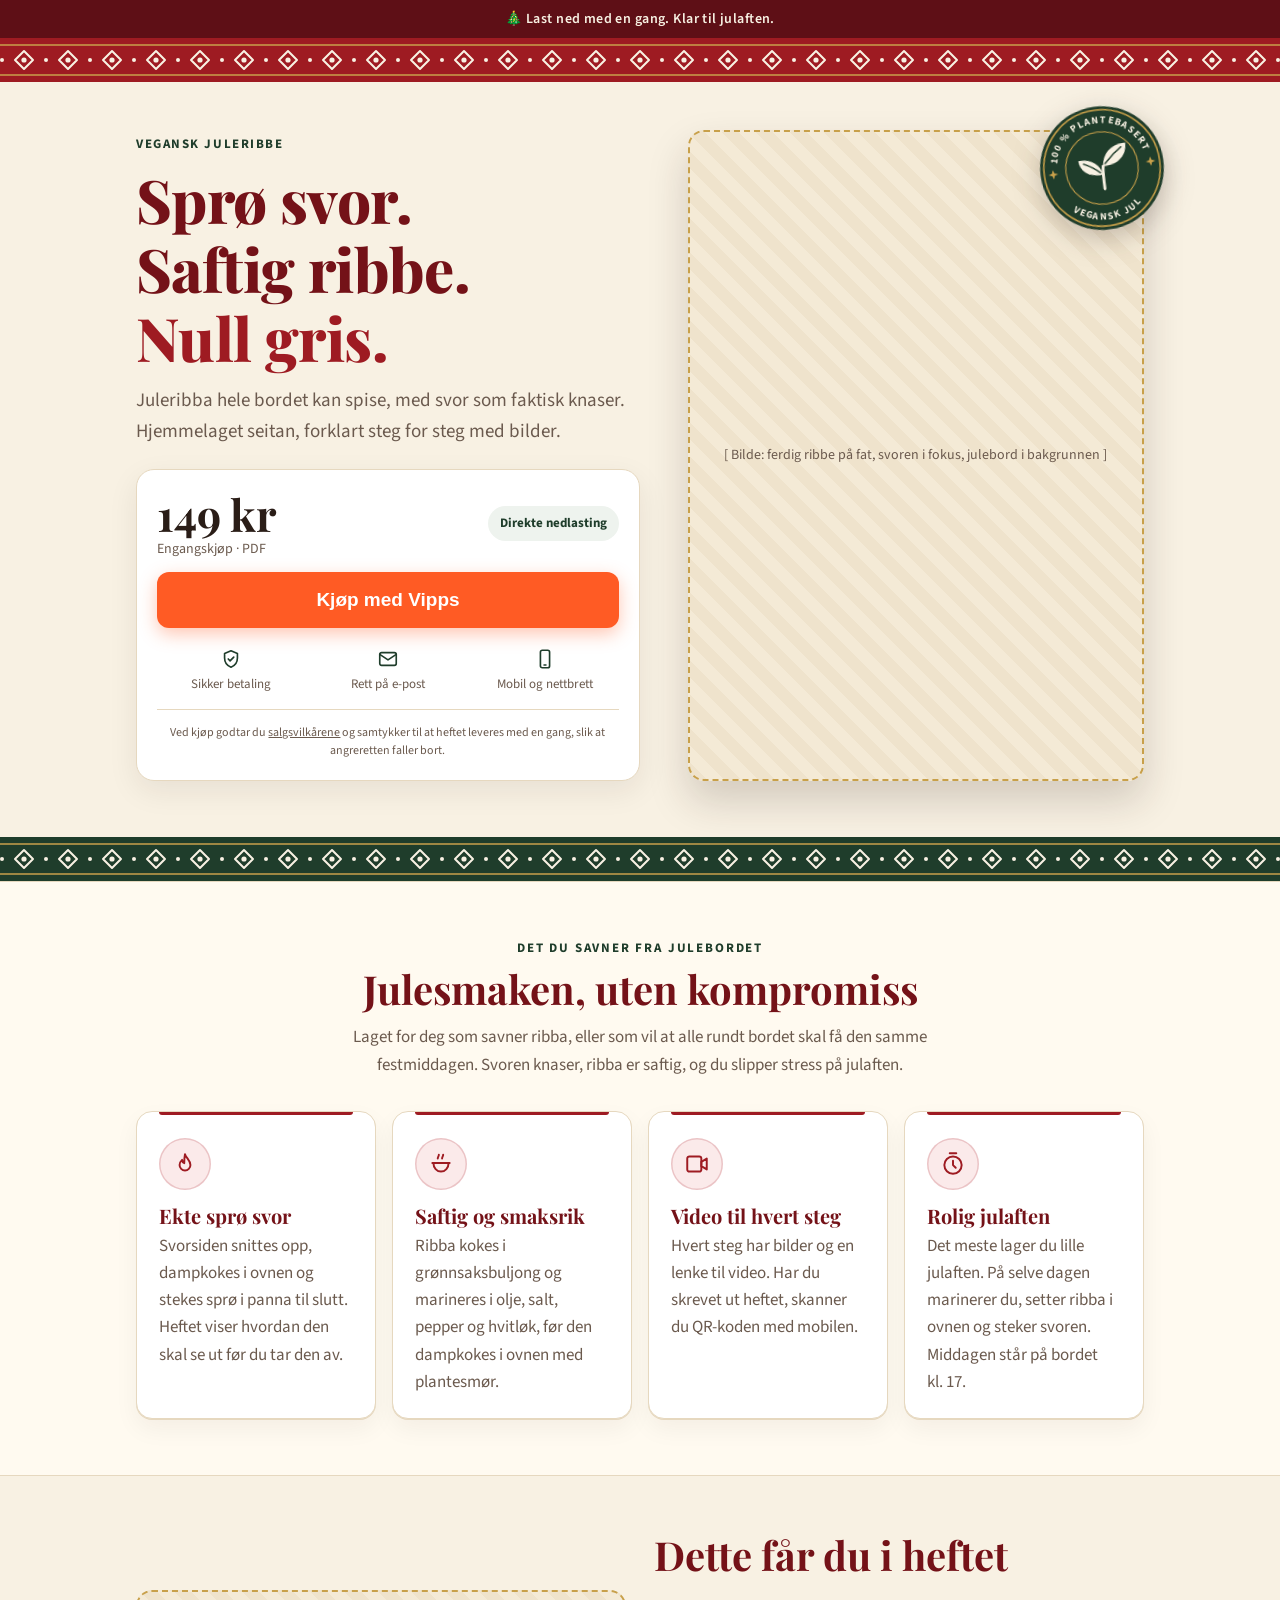
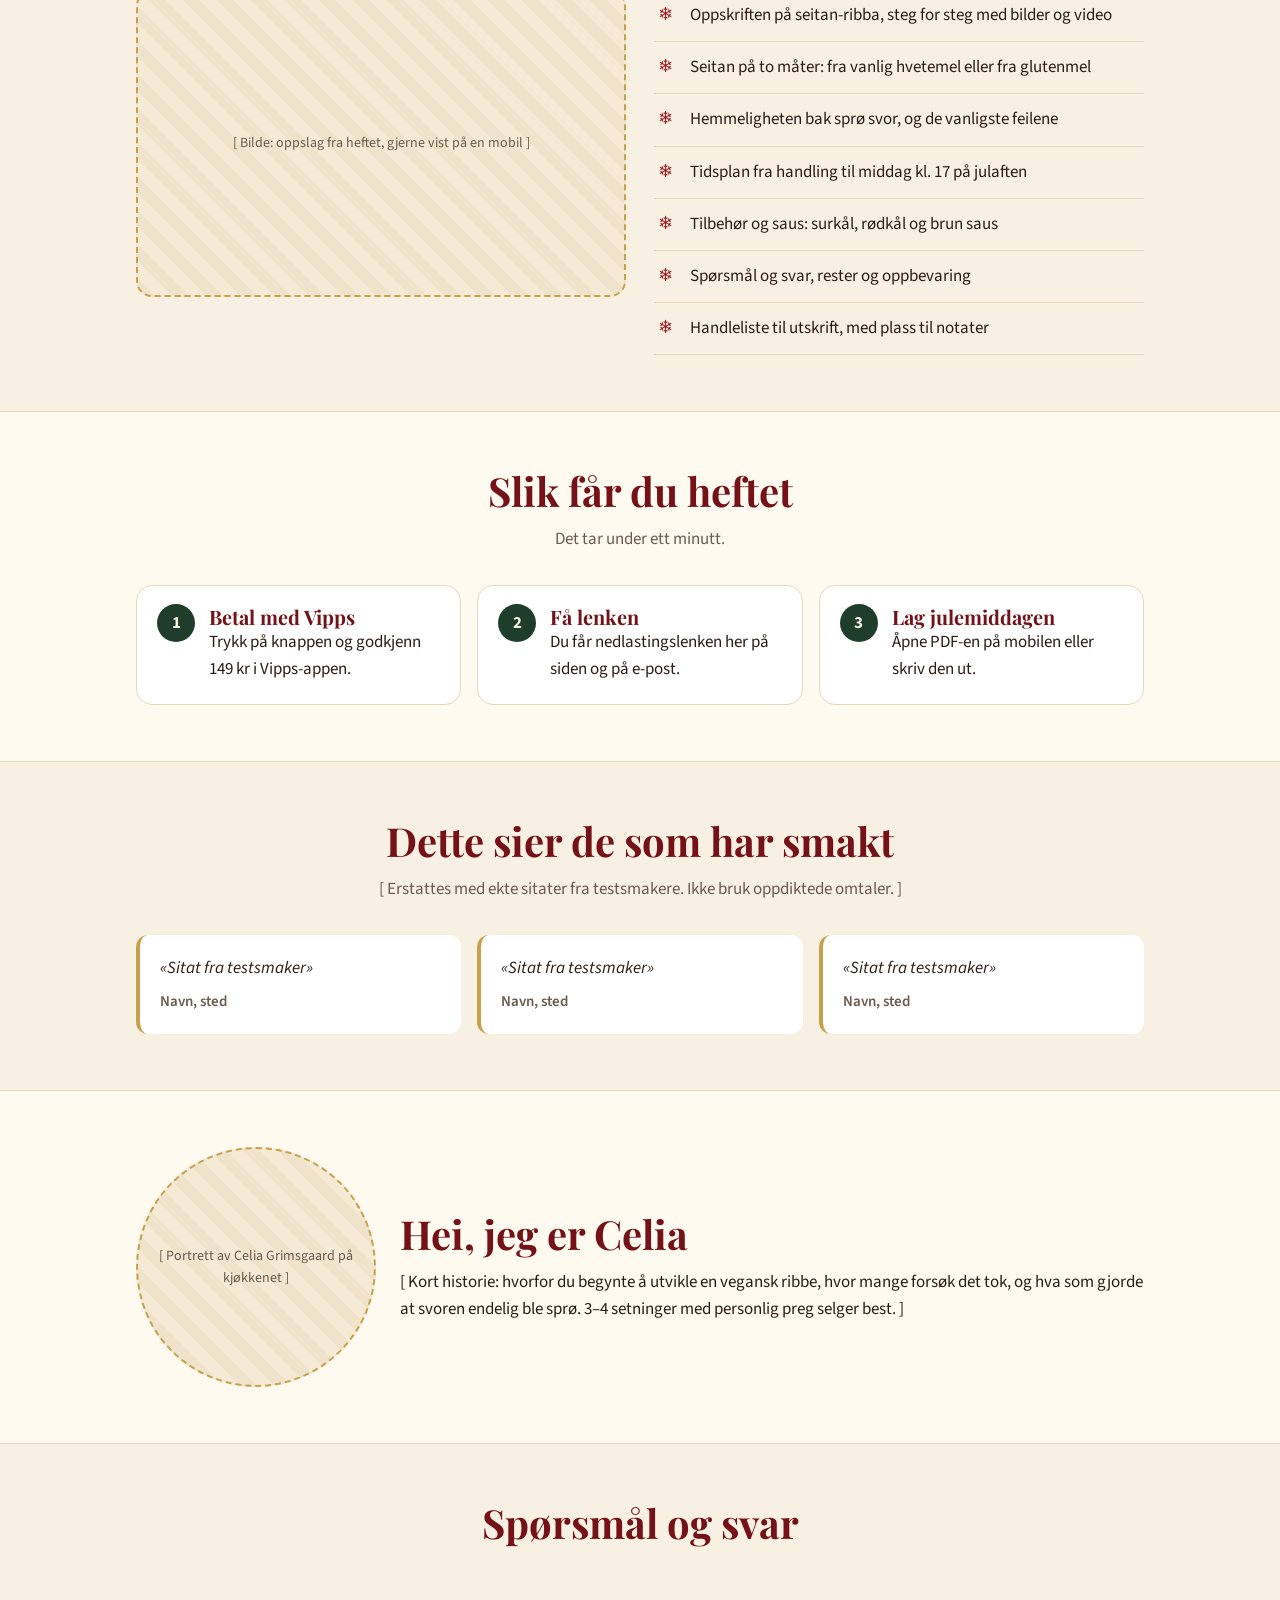
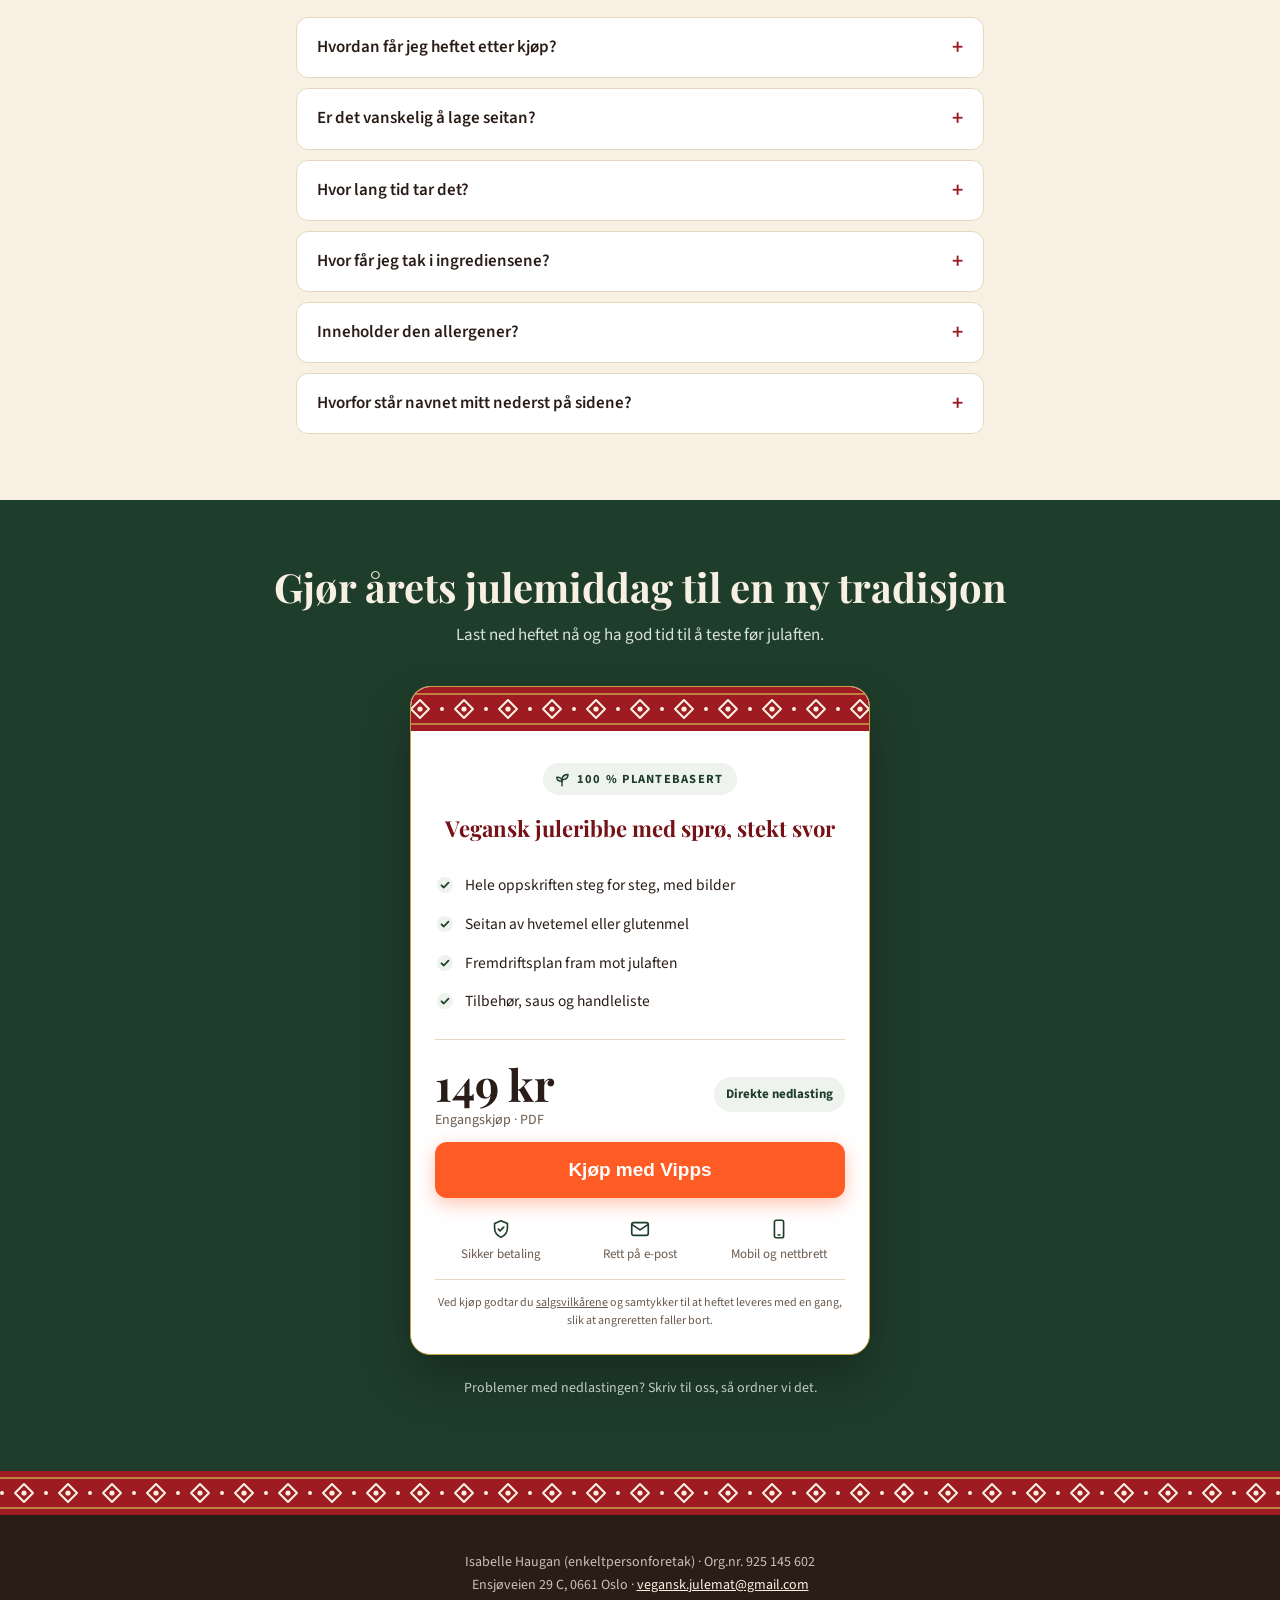
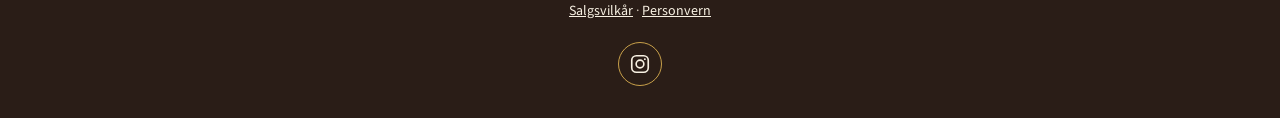
==== commit 8d14c271: "Fyll inn selger og dato i vilkår, personvern og bunntekst Innehaver Isabelle Haugan (enkeltpersonfor" ====
--- a/index.html
+++ b/index.html
@@ -8,7 +8,10 @@
 <link rel="apple-touch-icon" href="assets/apple-touch-icon.png">
 <meta name="theme-color" content="#5e0f16">
 <title>Vegansk juleribbe med sprø svor – oppskrift steg for steg</title>
-<meta name="description" content="Vegansk ribbe av seitan med ekte sprø svor. Oppskriftshefte med bilder, fremdriftsplan og handleliste. 149 kr med Vipps. Lanseringspris 99 kr fra 26. november til og med 2. desember.">
+<meta name="description" content="Oppskriftshefte på vegansk juleribbe av seitan med ekte sprø svor. Steg for steg med bilder og video, fremdriftsplan og handleliste. Last ned som PDF, betal med Vipps.">
+<meta name="author" content="Celia Grimsgaard">
+<meta name="robots" content="index, follow, max-image-preview:large">
+<meta name="format-detection" content="telephone=no">
 <!-- Bytt til https://veganskjuleribbe.no/ her, i JSON-LD under, i robots.txt og i sitemap.xml når domenet er koblet til -->
 <link rel="canonical" href="https://ibh2511.github.io/vegansk-juleribbe/">
 <meta property="og:type" content="website">
@@ -16,9 +19,18 @@
 <meta property="og:site_name" content="Vegansk juleribbe">
 <meta property="og:url" content="https://ibh2511.github.io/vegansk-juleribbe/">
 <meta property="og:title" content="Vegansk juleribbe med sprø svor">
-<meta property="og:description" content="Hele oppskriften steg for steg, med bilder. Lanseringspris 99 kr fra 26. november til og med 2. desember.">
-<!-- Legg til når bildet finnes (1200×630): <meta property="og:image" content="https://ibh2511.github.io/vegansk-juleribbe/assets/og-bilde.jpg"> -->
+<meta property="og:description" content="Hele oppskriften steg for steg, med bilder og video. Et oppskriftshefte av Celia Grimsgaard. Last ned som PDF, betal med Vipps.">
+<meta property="og:image" content="https://ibh2511.github.io/vegansk-juleribbe/assets/og-bilde.jpg">
+<meta property="og:image:secure_url" content="https://ibh2511.github.io/vegansk-juleribbe/assets/og-bilde.jpg">
+<meta property="og:image:type" content="image/jpeg">
+<meta property="og:image:width" content="1200">
+<meta property="og:image:height" content="630">
+<meta property="og:image:alt" content="Vegansk juleribbe med sprø svor, oppskriftshefte av Celia Grimsgaard">
 <meta name="twitter:card" content="summary_large_image">
+<meta name="twitter:title" content="Vegansk juleribbe med sprø svor">
+<meta name="twitter:description" content="Hele oppskriften steg for steg, med bilder og video. Last ned som PDF, betal med Vipps.">
+<meta name="twitter:image" content="https://ibh2511.github.io/vegansk-juleribbe/assets/og-bilde.jpg">
+<meta name="twitter:image:alt" content="Vegansk juleribbe med sprø svor, oppskriftshefte av Celia Grimsgaard">
 <script type="application/ld+json">
 {
   "@context": "https://schema.org",
@@ -35,6 +47,8 @@
       "name": "Vegansk juleribbe med sprø, stekt svor – oppskriftshefte (PDF)",
       "description": "Oppskriftshefte på vegansk juleribbe av hjemmelaget seitan, med sprø svor. Steg for steg med bilder, fremdriftsplan, tilbehør, saus og handleliste.",
       "category": "Oppskriftshefte",
+      "image": "https://ibh2511.github.io/vegansk-juleribbe/assets/og-bilde.jpg",
+      "inLanguage": "nb-NO",
       "brand": { "@type": "Brand", "name": "Vegansk juleribbe" },
       "author": { "@id": "https://ibh2511.github.io/vegansk-juleribbe/#celia" },
       "offers": {
@@ -226,6 +240,21 @@
   .about{grid-template-columns:240px 1fr}
   .sticky{display:none}
 }
+
+/* Kjøpsskjema for Vipps privat (navn og e-post før betaling) */
+dialog.skjema{border:0;padding:0;background:transparent;max-width:440px;width:calc(100% - 32px);margin:auto}
+dialog.skjema::backdrop{background:rgba(42,29,23,.55)}
+.skjema form{position:relative;background:var(--paper);border:1px solid var(--line);border-radius:18px;padding:26px 22px 20px;box-shadow:0 20px 50px rgba(0,0,0,.25)}
+.skjema h2{font-size:28px;margin:0 30px 6px 0}
+.skjema .sub{color:var(--muted);margin:0 0 16px;font-size:16px}
+.skjema label{display:block;font-weight:700;font-size:15px;margin-top:12px;color:var(--ink)}
+.skjema input{display:block;width:100%;font:inherit;font-weight:400;padding:12px 14px;border:1px solid #d8c7a8;border-radius:10px;background:#fff;margin-top:6px;min-height:50px}
+.skjema input:focus{outline:2px solid var(--green);outline-offset:1px}
+.skjema small{display:block;font-weight:400;color:var(--muted);font-size:13.5px;margin-top:4px}
+.skjema .btn-vipps{margin-top:18px;max-width:none}
+.skjema .feil{background:#fbeaea;color:var(--red-dark);border-radius:8px;padding:8px 12px;font-size:14.5px;margin-top:12px}
+.skjema .lukk{position:absolute;top:10px;right:10px;width:40px;height:40px;border:0;background:none;font-size:28px;line-height:1;color:var(--muted);cursor:pointer;border-radius:50%}
+.skjema .lukk:focus-visible{outline:2px solid var(--green)}
 </style>
 <script src="assets/config.js"></script>
 <script src="assets/api.js"></script>
@@ -330,7 +359,7 @@
     <h2>Slik får du heftet</h2>
     <p class="sub">Det tar under ett minutt.</p>
     <div class="steps">
-      <div class="step"><h3>Betal med Vipps</h3><p>Trykk på knappen og godkjenn <span data-pris>149 kr</span> i Vipps-appen.</p></div>
+      <div class="step"><h3>Betal med Vipps</h3><p data-bare-bedrift>Trykk på knappen og godkjenn <span data-pris>149 kr</span> i Vipps-appen.</p><p data-bare-privat hidden>Trykk på knappen, skriv navn og e-post, og vipps <span data-pris>149 kr</span>.</p></div>
       <div class="step"><h3>Få lenken</h3><p>Du får nedlastingslenken her på siden og på e-post.</p></div>
       <div class="step"><h3>Lag julemiddagen</h3><p>Åpne PDF-en på mobilen eller skriv den ut.</p></div>
     </div>
@@ -407,7 +436,7 @@
 <div class="band" aria-hidden="true"></div>
 <footer>
   <div class="wrap">
-    <p>Org.nr. 925 145 602 · <a href="mailto:vegansk.julemat@gmail.com">vegansk.julemat@gmail.com</a></p>
+    <p>Isabelle Haugan (enkeltpersonforetak) · Org.nr.&nbsp;925&nbsp;145&nbsp;602<br>Ensjøveien 29&nbsp;C, 0661&nbsp;Oslo · <a href="mailto:vegansk.julemat@gmail.com">vegansk.julemat@gmail.com</a></p>
     <p><a href="vilkar.html">Salgsvilkår</a> · <a href="personvern.html">Personvern</a></p>
     <a class="ig" href="https://www.instagram.com/cgrimsgaard/" target="_blank" rel="noopener" aria-label="Instagram: @cgrimsgaard"><svg viewBox="0 0 24 24" aria-hidden="true"><rect x="3" y="3" width="18" height="18" rx="5"/><circle cx="12" cy="12" r="4.2"/><circle cx="17.3" cy="6.7" r="1" fill="currentColor" stroke="none"/></svg></a>
   </div>
@@ -417,6 +446,21 @@
   <div class="p"><span class="belop"><b data-pris>149 kr</b><s class="forpris" data-forpris hidden>149 kr</s></span><small data-lansering-kort>Direkte nedlasting</small></div>
   <button class="btn-vipps buy" type="button" data-cta="sticky">Kjøp med <strong>Vipps</strong></button>
 </div>
+
+<dialog class="skjema" id="kjopsskjema" aria-labelledby="skjemaTittel">
+  <form id="skjema" novalidate>
+    <button class="lukk" type="button" id="lukkSkjema" aria-label="Lukk">×</button>
+    <h2 id="skjemaTittel">Kjøp heftet</h2>
+    <p class="sub">Du betaler <b data-pris>149 kr</b> med Vipps på neste side.</p>
+    <label for="kNavn">Fullt navn, slik det står i Vipps</label>
+    <input id="kNavn" name="navn" autocomplete="name" maxlength="80" required>
+    <label for="kEpost">E-post<small>Heftet sendes hit.</small></label>
+    <input id="kEpost" name="epost" type="email" inputmode="email" autocomplete="email" maxlength="120" required>
+    <p class="feil" id="skjemaFeil" role="alert" hidden></p>
+    <button class="btn-vipps" type="submit" id="tilBetaling">Gå til betaling</button>
+    <p class="samtykke">Ved kjøp godtar du <a href="vilkar.html">salgsvilkårene</a> og samtykker til at heftet leveres med en gang, slik at angreretten faller bort.</p>
+  </form>
+</dialog>
 
 <script src="assets/pris.js"></script>
 <script>
@@ -437,16 +481,59 @@
   window.vjUtm = function(){ return {utm_source:'', utm_campaign:'', fra:'', ref:''}; };
 }
 vjHit();
+// To løsninger, valgt i admin: Vipps bedrift sender kunden rett til Vipps. Vipps privat spør først om navn
+// og e-post, og takkesiden viser hvordan man vippser. Backend avgjør, så siden følger med selv om du bytter.
+var aktivCta='';
 document.querySelectorAll('button.buy').forEach(function(b){
-  var tekst=b.innerHTML;
+  var tekst=b.innerHTML; b.dataset.tekst=tekst;
   b.addEventListener('click', function(){
     if(!window.VJ_API){ b.textContent='Salget åpner snart'; return; }
+    aktivCta=b.dataset.cta;
+    if(window.VJ_BETALING==='privat') return visSkjema();
     b.disabled=true; b.textContent='Åpner Vipps …';
     var u=vjUtm();
-    vjGet({action:'create', cta:b.dataset.cta, utm_source:u.utm_source, utm_campaign:u.utm_campaign, fra:u.fra, ref:u.ref})
-      .then(function(d){ if(!d.ok||!d.redirectUrl) throw new Error(d.error); location.href=d.redirectUrl; })
+    vjGet({action:'create', cta:b.dataset.cta, utm_source:u.utm_source, utm_campaign:u.utm_campaign, fra:u.fra, ref:u.ref, testpris:window.VJ_TESTPRIS||''})
+      .then(function(d){
+        b.disabled=false; b.innerHTML=tekst;
+        if(d.error==='MANGLER_INFO'){ window.VJ_BETALING='privat'; return visSkjema(); }
+        if(!d.ok||!d.redirectUrl) throw new Error(d.error); location.href=d.redirectUrl;
+      })
       .catch(function(){ b.disabled=false; b.innerHTML=tekst; alertBox(); });
   });
+});
+var dlg=document.getElementById('kjopsskjema'), skjema=document.getElementById('skjema'), sFeil=document.getElementById('skjemaFeil');
+function visSkjema(){
+  try{ var lagret=JSON.parse(sessionStorage.getItem('vj_kunde')||'{}'); if(lagret.navn) skjema.navn.value=lagret.navn; if(lagret.epost) skjema.epost.value=lagret.epost; }catch(e){}
+  sFeil.hidden=true;
+  if(dlg.showModal) dlg.showModal(); else dlg.setAttribute('open','');
+  setTimeout(function(){ (skjema.navn.value?skjema.epost:skjema.navn).focus(); },50);
+}
+function lukkSkjema(){ if(dlg.close) dlg.close(); else dlg.removeAttribute('open'); }
+document.getElementById('lukkSkjema').onclick=lukkSkjema;
+dlg.addEventListener('click',function(e){ if(e.target===dlg) lukkSkjema(); });
+skjema.addEventListener('submit',function(e){
+  e.preventDefault();
+  var navn=skjema.navn.value.trim(), epost=skjema.epost.value.trim();
+  function feil(t,felt){ sFeil.textContent=t; sFeil.hidden=false; if(felt) felt.focus(); }
+  if(navn.split(/\s+/).filter(function(w){return w.length>1;}).length<2) return feil('Skriv fullt navn, slik det står i Vipps.',skjema.navn);
+  if(!/^[^\s@]+@[^\s@]+\.[^\s@]+$/.test(epost)) return feil('Skriv en gyldig e-postadresse.',skjema.epost);
+  try{ sessionStorage.setItem('vj_kunde',JSON.stringify({navn:navn,epost:epost})); }catch(e){}
+  var knapp=document.getElementById('tilBetaling'); knapp.disabled=true; knapp.textContent='Et øyeblikk …'; sFeil.hidden=true;
+  var u=vjUtm();
+  vjPost({action:'create', navn:navn, epost:epost, cta:aktivCta, utm_source:u.utm_source, utm_campaign:u.utm_campaign, fra:u.fra, ref:u.ref, testpris:window.VJ_TESTPRIS||''})
+    .then(function(d){
+      if(d.redirectUrl){ location.href=d.redirectUrl; return; } // byttet til Vipps bedrift mens siden var åpen
+      if(!d.ok||!d.takkUrl) throw new Error(d.error||'');
+      // Takkesiden viser betalingsboksen med en gang fra dette, og sjekker status i bakgrunnen.
+      try{ if(d.info) sessionStorage.setItem('vj_betaling_'+d.ordre,JSON.stringify(d.info)); }catch(e){}
+      location.href=d.takkUrl;
+    })
+    .catch(function(err){ knapp.disabled=false; knapp.textContent='Gå til betaling'; feil(err&&err.message&&err.message.length<120?err.message:'Vi fikk ikke kontakt. Prøv igjen om litt.'); });
+});
+// Går kunden tilbake fra Vipps, henter mobilen ofte siden fra minnet med knappen fortsatt låst. Lås den opp igjen.
+window.addEventListener('pageshow', function(e){
+  document.querySelectorAll('button.buy').forEach(function(b){ if(b.disabled && b.dataset.tekst){ b.disabled=false; b.innerHTML=b.dataset.tekst; } });
+  var k=document.getElementById('tilBetaling'); if(k && k.disabled){ k.disabled=false; k.textContent='Gå til betaling'; }
 });
 function alertBox(){
   var m=document.getElementById('kjopfeil'); if(m){ m.hidden=false; return; }
